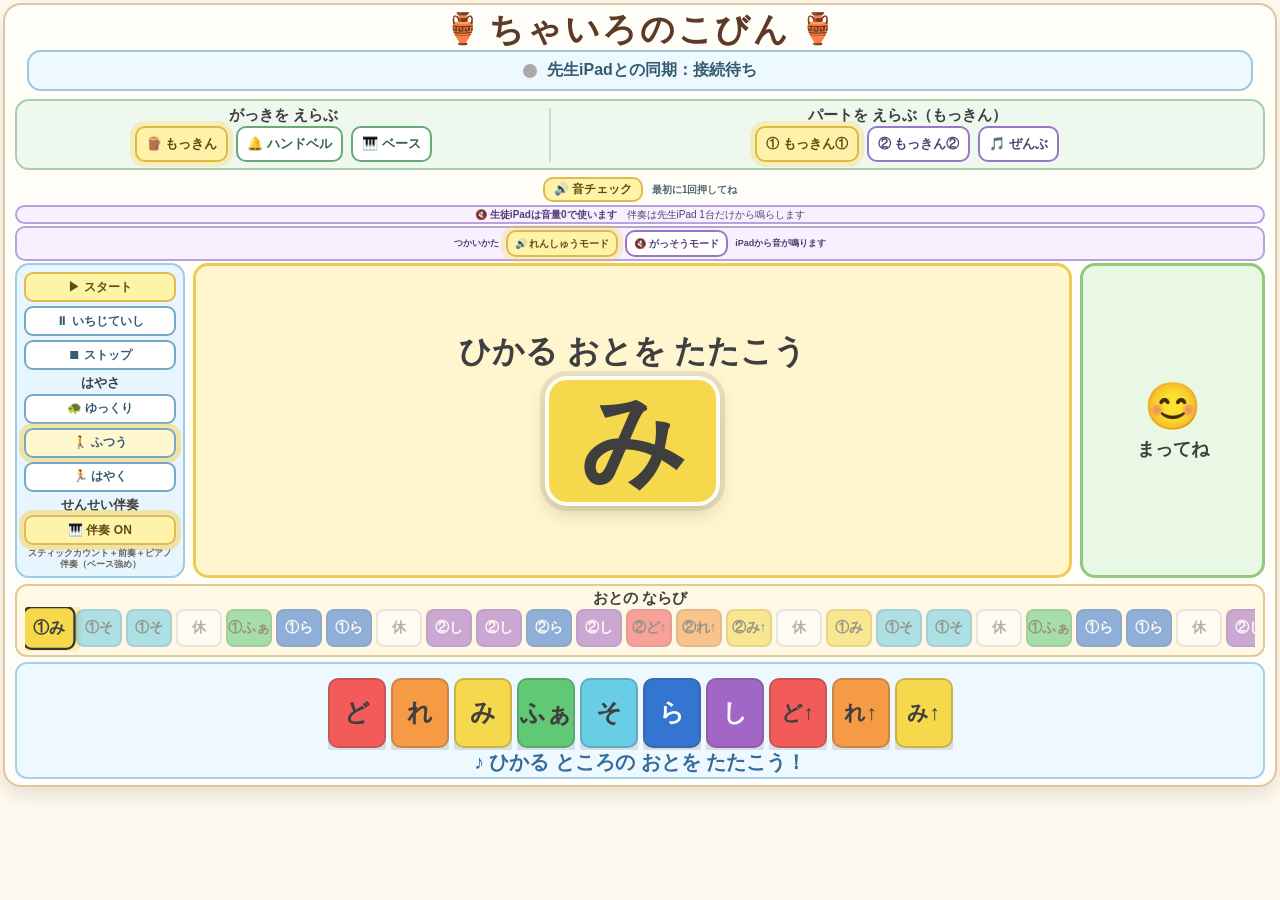
==== index.html @ a007c10b "前奏同期修正 v8" ====
<!DOCTYPE html>
<html lang="ja">
<head>
  <meta charset="UTF-8">
  <meta name="viewport" content="width=device-width, initial-scale=1.0">
  <title>ちゃいろのこびん 合奏教材</title>
  <link rel="stylesheet" href="style.css">

  <link rel="manifest" href="manifest.json">
  <meta name="theme-color" content="#fffaf0">
  <meta name="apple-mobile-web-app-capable" content="yes">
  <meta name="apple-mobile-web-app-status-bar-style" content="default">
  <meta name="apple-mobile-web-app-title" content="ちゃいろのこびん">
  <link rel="apple-touch-icon" href="icon-192.png">

</head>
<body>
  <main class="app">
    <header class="title-area">
      <span class="bottle">🏺</span>
      <h1>ちゃいろのこびん</h1>
      <span class="bottle">🏺</span>
    </header>

    <section class="google-sync-bar" id="googleSyncBar">
      <span id="googleSyncDot" class="google-sync-dot"></span>
      <strong id="googleSyncText">先生iPadとの同期：準備中</strong>
    </section>


    <section class="selection-area">
      <div class="selection-group">
        <p class="mode-title">がっきを えらぶ</p>
        <div class="mode-buttons">
          <button class="instrument-button selected-mode" data-instrument="xylophone">🪵 もっきん</button>
          <button class="instrument-button" data-instrument="bells">🔔 ハンドベル</button>
          <button class="instrument-button" data-instrument="bass">🎹 ベース</button>
        </div>
      </div>
      <div class="selection-divider"></div>
      <div class="selection-group">
        <p id="partSelectionTitle" class="mode-title">パートを えらぶ（もっきん）</p>
        <div id="xylophoneModeButtons" class="mode-buttons">
          <button class="part-button selected-mode" data-mode="part1">① もっきん①</button>
          <button class="part-button" data-mode="part2">② もっきん②</button>
          <button class="part-button" data-mode="all">🎵 ぜんぶ</button>
        </div>
        <div id="bellModeButtons" class="mode-buttons hidden">
          <button class="part-button" data-mode="part1">① ベル①</button>
          <button class="part-button" data-mode="part2">② ベル②</button>
          <button class="part-button" data-mode="part3">③ ベル③</button>
          <button class="part-button" data-mode="all">🎵 ぜんぶ</button>
        </div>
        <div id="bassModeButtons" class="mode-buttons hidden">
          <button class="part-button selected-mode" data-mode="bass">⑥ ベース</button>
        </div>
        <p id="modeMessage" class="mode-message"></p>
      </div>
    </section>

    
    <section class="sound-check-area">
      <button id="soundCheckButton" class="sound-check-button" type="button">🔊 音チェック</button>
      <span id="soundCheckStatus">最初に1回押してね</span>
    </section>

    
    <section class="student-audio-notice">
      <strong>🔇 生徒iPadは音量0で使います</strong>
      <span>伴奏は先生iPad 1台だけから鳴らします</span>
    </section>

    
    <section class="lesson-mode-area">
      <span class="lesson-mode-label">つかいかた</span>
      <button id="practiceModeButton" class="lesson-mode-button selected-mode" type="button">🔊 れんしゅうモード</button>
      <button id="ensembleModeButton" class="lesson-mode-button" type="button">🔇 がっそうモード</button>
      <span id="lessonModeStatus">iPadから音が鳴ります</span>
    </section>

    <section class="main-panel">
      <div class="controls">
        <button id="startButton" class="start-button">▶ スタート</button>
        <button id="pauseButton">⏸ いちじていし</button>
        <button id="stopButton">⏹ ストップ</button>

        <p class="control-title">はやさ</p>
        <button class="speed-button" data-speed="1050">🐢 ゆっくり</button>
        <button class="speed-button selected" data-speed="700">🚶 ふつう</button>
        <button class="speed-button" data-speed="500">🏃 はやく</button>
        <p class="control-title">せんせい伴奏</p>
        <button id="accompanimentButton" class="accompaniment-button selected">🎹 伴奏 ON</button>
        <p id="accompanimentStatus" class="accompaniment-status">スティックカウント＋前奏＋ピアノ伴奏（ベース強め）</p>
      </div>

      <div class="note-area">
        <p id="actionMessage" class="small-message">ひかる おとを たたこう</p>
        <div id="currentNote" class="current-note note-mi">み</div>
      </div>

      <div id="waitingArea" class="waiting-area">
        <div class="face">😊</div>
        <p id="waitingText">まってね</p>
      </div>
    </section>

    <section class="melody-area">
      <p class="section-title">おとの ならび</p>
      <div id="melody" class="melody"></div>
    </section>

    
    <section id="colorInstrumentArea" class="xylophone-area">
      <p id="keyAreaTitle" class="section-title">もっきんを たたく ところ</p>

      <div id="xylophoneKeys" class="single-key-row">
        <div class="xylophone-key key-do" data-note="ど">ど</div>
        <div class="xylophone-key key-re" data-note="れ">れ</div>
        <div class="xylophone-key key-mi" data-note="み">み</div>
        <div class="xylophone-key key-fa" data-note="ふぁ">ふぁ</div>
        <div class="xylophone-key key-so" data-note="そ">そ</div>
        <div class="xylophone-key key-la" data-note="ら">ら</div>
        <div class="xylophone-key key-si" data-note="し">し</div>
        <div class="xylophone-key key-do high-inline" data-note="ど↑">ど↑</div>
        <div class="xylophone-key key-re high-inline" data-note="れ↑">れ↑</div>
        <div class="xylophone-key key-mi high-inline" data-note="み↑">み↑</div>
      </div>

      <div id="bellKeys" class="single-key-row hidden">
        <div class="xylophone-key key-mi bell-key" data-note="み">み</div>
        <div class="xylophone-key key-fa bell-key" data-note="ふぁ">ふぁ</div>
        <div class="xylophone-key key-so bell-key" data-note="そ">そ</div>
        <div class="xylophone-key key-la bell-key" data-note="ら">ら</div>
        <div class="xylophone-key key-si bell-key" data-note="し">し</div>
        <div class="xylophone-key key-do bell-key" data-note="ど↑">ど↑</div>
      </div>

      <p id="bottomMessage" class="bottom-message">♪ ひかる ところの おとを たたこう！</p>
    </section>

    <section id="bassKeyboardArea" class="bass-area hidden">
      <p class="section-title">ベースで ひく けんばん</p>
      <div class="piano">
        <div class="white-key" data-bass-note="ど">ど</div>
        <div class="white-key" data-bass-note="れ">れ</div>
        <div class="white-key" data-bass-note="み">み</div>
        <div class="piano-key-group">
          <div class="white-key" data-bass-note="ふぁ">ふぁ</div>
          <div class="black-key" data-bass-note="ふぁ♯">ふぁ♯</div>
        </div>
        <div class="white-key" data-bass-note="そ">そ</div>
      </div>
      <p class="bottom-message">🎹 ひかる けんばんを ひこう！</p>
    </section>
  </main>

  <script src="google-sync-config.js?v=8"></script>
  <script src="google-sync.js?v=8"></script>
  <script src="songs/chairo-data.js?v=8"></script>
<script src="script.js?v=8"></script>


</body>
</html>
---- style.css ----
* { box-sizing: border-box; }

body {
  margin: 0;
  padding: 20px;
  background: #fffaf0;
  color: #3f3f3f;
  font-family: "Hiragino Maru Gothic ProN", "Hiragino Sans", "Yu Gothic", sans-serif;
}

button { font-family: inherit; }

.app {
  width: min(1100px, 100%);
  margin: 0 auto;
  padding: 24px;
  background: #fffdf8;
  border: 5px solid #dfc69c;
  border-radius: 32px;
  box-shadow: 0 8px 20px rgba(90, 65, 35, 0.15);
}

.title-area {
  display: flex;
  align-items: center;
  justify-content: center;
  gap: 18px;
  margin-bottom: 18px;
}

.title-area h1 {
  margin: 0;
  color: #5d3a25;
  font-size: clamp(34px, 5vw, 58px);
  letter-spacing: 0.08em;
}

.bottle { font-size: clamp(38px, 5vw, 60px); }

.instrument-area, .mode-area {
  margin-bottom: 18px;
  padding: 16px;
  border-radius: 24px;
}

.instrument-area {
  background: #eaf7ee;
  border: 4px solid #92c99e;
}

.mode-area {
  background: #f4efff;
  border: 4px solid #b9a0df;
}

.mode-title {
  margin: 0 0 12px;
  text-align: center;
  font-size: 23px;
  font-weight: bold;
}

.mode-buttons {
  display: flex;
  justify-content: center;
  flex-wrap: wrap;
  gap: 12px;
}

.instrument-button, .part-button {
  min-height: 56px;
  padding: 10px 22px;
  background: white;
  border: 4px solid #9877c4;
  border-radius: 18px;
  color: #553d75;
  font-size: 20px;
  font-weight: bold;
  cursor: pointer;
}

.instrument-button { border-color: #69a978; color: #356540; }

.instrument-button:active, .part-button:active { transform: scale(0.97); }

.selected-mode {
  background: #fff2a8;
  border-color: #e2b83f;
  color: #5c4913;
  box-shadow: 0 0 0 5px rgba(255, 202, 42, 0.25);
}

.mode-message {
  margin: 14px 0 0;
  text-align: center;
  color: #615274;
  font-size: 19px;
  font-weight: bold;
}

.hidden { display: none; }

.main-panel {
  display: grid;
  grid-template-columns: 230px 1fr 220px;
  gap: 22px;
}

.controls, .note-area, .waiting-area, .melody-area, .xylophone-area {
  border-radius: 24px;
}

.controls {
  display: flex;
  flex-direction: column;
  gap: 12px;
  padding: 18px;
  background: #e7f5ff;
  border: 4px solid #9bcce8;
}

.controls button {
  min-height: 54px;
  padding: 10px;
  background: white;
  border: 3px solid #76a9c7;
  border-radius: 16px;
  color: #385b70;
  font-size: 19px;
  font-weight: bold;
  cursor: pointer;
}

.controls .start-button {
  background: #fff3a9;
  border-color: #e0b94f;
  color: #624d11;
}

.controls .selected {
  background: #fff7ce;
  outline: 5px solid rgba(255, 193, 7, 0.35);
}

.control-title {
  margin: 8px 0 0;
  text-align: center;
  font-size: 21px;
  font-weight: bold;
}

.note-area {
  min-height: 330px;
  display: flex;
  flex-direction: column;
  align-items: center;
  justify-content: center;
  background: #fff6cf;
  border: 5px solid #edcc51;
}

.small-message {
  margin: 0 0 10px;
  text-align: center;
  font-size: clamp(20px, 2.5vw, 30px);
  font-weight: bold;
}

.current-note {
  min-width: 210px;
  padding: 18px 35px;
  border: 6px solid rgba(255,255,255,.95);
  border-radius: 35px;
  text-align: center;
  font-size: clamp(90px, 14vw, 175px);
  font-weight: bold;
  line-height: 1;
  box-shadow: 0 0 0 5px rgba(80,80,80,.12), 0 8px 18px rgba(80,60,20,.18);
  transition: transform .2s, filter .2s;
}

.current-note.flash { transform: scale(1.1); filter: brightness(1.1); }

.waiting-area {
  min-height: 330px;
  display: flex;
  flex-direction: column;
  align-items: center;
  justify-content: center;
  background: #e9f8e4;
  border: 5px solid #91c87c;
}

.waiting-area.playing {
  background: #fff1bf;
  border-color: #efbd4c;
}

.face { font-size: 82px; }

.waiting-area p {
  margin: 12px 0 0;
  padding: 0 10px;
  text-align: center;
  font-size: 29px;
  font-weight: bold;
}

.melody-area {
  margin-top: 22px;
  padding: 18px;
  background: #fff8e4;
  border: 4px solid #e3c995;
}

.section-title {
  margin: 0 0 14px;
  text-align: center;
  font-size: 25px;
  font-weight: bold;
}

.melody {
  display: flex;
  gap: 10px;
  overflow-x: auto;
  padding: 10px 4px 18px;
}

.melody-note {
  flex: 0 0 76px;
  height: 72px;
  display: flex;
  align-items: center;
  justify-content: center;
  border: 4px solid rgba(50,50,50,.2);
  border-radius: 18px;
  font-size: 25px;
  font-weight: bold;
  opacity: .55;
  transition: transform .2s, opacity .2s;
}

.melody-note.current {
  opacity: 1;
  transform: scale(1.16);
  border-color: #343434;
  box-shadow: 0 0 0 5px rgba(255,210,60,.35);
}

.melody-note.finished { opacity: .25; }

.rest-note { background: white; color: #777; }

.xylophone-area {
  margin-top: 22px;
  padding: 20px;
  background: #edf8ff;
  border: 4px solid #a8d1e9;
}

.high-label {
  margin: 5px 0 4px;
  text-align: center;
  font-size: 20px;
  font-weight: bold;
}

.high-xylophone, .xylophone {
  display: flex;
  justify-content: center;
  gap: 9px;
  padding: 12px 5px;
  overflow-x: auto;
}

.xylophone { min-height: 250px; align-items: center; }

.xylophone-key {
  width: 105px;
  display: flex;
  align-items: flex-end;
  justify-content: center;
  padding: 0 5px 18px;
  border: 5px solid rgba(70,70,70,.25);
  border-radius: 18px;
  text-align: center;
  font-size: clamp(20px, 2.6vw, 31px);
  font-weight: bold;
  box-shadow: 0 8px 0 rgba(80,80,80,.15);
  transition: transform .2s, filter .2s;
}

.high-key { width: 90px; height: 105px; padding-bottom: 12px; font-size: 23px; }

.xylophone-key.active {
  transform: translateY(-16px) scale(1.08);
  filter: brightness(1.2);
  border-color: white;
  box-shadow: 0 0 0 6px #343434, 0 0 25px rgba(255,215,70,.9);
}

.key-do { height: 220px; background: #f35b5b; }
.key-re { height: 205px; background: #f59b45; }
.key-mi { height: 190px; background: #f5d84c; }
.key-fa { height: 175px; background: #61c875; }
.key-so { height: 160px; background: #69cde6; }
.key-la { height: 145px; background: #3475d1; color: white; }
.key-si { height: 130px; background: #a266c7; color: white; }

.high-key.key-do, .high-key.key-re, .high-key.key-mi { height: 105px; }

.note-do { background: #f35b5b; }
.note-re { background: #f59b45; }
.note-mi { background: #f5d84c; }
.note-fa { background: #61c875; }
.note-fs { background: #347a43; color: white; }
.note-so { background: #69cde6; }
.note-la { background: #3475d1; color: white; }
.note-si { background: #a266c7; color: white; }

.bottom-message {
  margin: 10px 0 0;
  text-align: center;
  color: #346c9b;
  font-size: clamp(22px, 3vw, 34px);
  font-weight: bold;
}


.bass-area {
  margin-top: 22px;
  padding: 20px;
  background: #f3f1ed;
  border: 4px solid #aaa39a;
  border-radius: 24px;
}

.piano {
  min-height: 280px;
  display: flex;
  align-items: flex-start;
  justify-content: center;
  gap: 8px;
  padding: 25px 10px;
  overflow-x: auto;
}

.white-key {
  width: 120px;
  height: 240px;
  flex: 0 0 120px;
  display: flex;
  align-items: flex-end;
  justify-content: center;
  padding-bottom: 20px;
  background: white;
  border: 5px solid #444;
  border-radius: 0 0 18px 18px;
  font-size: 31px;
  font-weight: bold;
  transition: .2s;
}

.piano-key-group {
  position: relative;
  width: 120px;
  height: 240px;
  flex: 0 0 120px;
}

.piano-key-group .white-key {
  position: absolute;
  inset: 0;
}

.black-key {
  position: absolute;
  z-index: 2;
  width: 72px;
  height: 145px;
  right: -40px;
  top: 0;
  display: flex;
  align-items: flex-end;
  justify-content: center;
  padding-bottom: 14px;
  background: #333;
  color: white;
  border: 4px solid #111;
  border-radius: 0 0 12px 12px;
  font-size: 20px;
  font-weight: bold;
  transition: .2s;
}

.white-key.active-bass,
.black-key.active-bass {
  transform: translateY(-12px) scale(1.06);
  filter: brightness(1.2);
  box-shadow: 0 0 0 7px #ffd84c, 0 0 28px rgba(255,215,70,.9);
}

@media (max-width: 850px) {
  body { padding: 8px; }
  .app { padding: 14px; }
  .mode-buttons { flex-direction: column; }
  .main-panel { grid-template-columns: 1fr; }
  .controls { display: grid; grid-template-columns: repeat(2, 1fr); }
  .control-title { grid-column: 1 / -1; }
  .waiting-area { display: none; }
  .piano { justify-content: flex-start; }
}

.controls .accompaniment-button { background:#fff3a9; border-color:#e0b94f; color:#624d11; }
.controls .accompaniment-button.off { background:white; border-color:#aaa; color:#666; outline:none; }
.accompaniment-status { margin:-5px 0 4px; text-align:center; font-size:14px; font-weight:bold; color:#6b6257; }

.timbre-buttons {
  display: grid;
  grid-template-columns: 1fr 1fr;
  gap: 8px;
}
.controls .timbre-button {
  min-height: 48px;
  padding: 7px 5px;
  background: white;
  border: 3px solid #9aa7b0;
  border-radius: 14px;
  color: #48545c;
  font-size: 15px;
  font-weight: bold;
}
.controls .timbre-button.selected-timbre {
  background: #fff3a9;
  border-color: #e0b94f;
  color: #624d11;
  outline: 4px solid rgba(255,193,7,.25);
}

.instrument-hidden { display:none !important; }

.selection-area{
 display:grid;grid-template-columns:1fr 2px 1.35fr;align-items:center;gap:14px;
 margin-bottom:10px;padding:10px 14px;background:#eef8ee;border:3px solid #a8cfa8;border-radius:18px
}
.selection-divider{width:2px;height:70px;background:#c8ddc4}
.selection-area .mode-title{margin:0 0 7px;font-size:18px}
.selection-area .mode-buttons{flex-wrap:nowrap;gap:8px}
.selection-area .instrument-button,.selection-area .part-button{
 min-height:44px;padding:7px 12px;border-width:2px;border-radius:12px;font-size:16px;white-space:nowrap
}
.selection-area .mode-message{display:none}

@media (orientation:landscape) and (min-width:850px){
 body{padding:6px}
 .app{width:min(1500px,100%);padding:10px 14px;border-width:3px;border-radius:22px}
 .title-area{margin-bottom:8px}
 .title-area h1{font-size:42px}
 .bottle{font-size:40px}
 .main-panel{grid-template-columns:185px minmax(0,1fr) 210px;gap:12px}
 .controls{gap:7px;padding:10px}
 .controls button{min-height:38px;padding:5px;font-size:15px}
 .control-title{margin:3px 0 0;font-size:16px}
 .accompaniment-status{font-size:11px;line-height:1.25}
 .note-area,.waiting-area{min-height:255px}
 .small-message{font-size:20px}
 .current-note{min-width:130px;padding:8px 22px;font-size:76px}
 .face{font-size:56px}.waiting-area p{font-size:22px}
 .melody-area{margin-top:10px;padding:7px 10px}
 .section-title{margin-bottom:4px;font-size:18px}
 .melody{gap:6px;padding:3px 2px 7px}
 .melody-note{flex-basis:55px;height:48px;font-size:17px;border-width:2px;border-radius:10px}
 .xylophone-area,.bass-area{margin-top:10px;padding:8px 12px}
 .high-label{font-size:14px;margin:0}
 .high-xylophone,.xylophone{gap:7px;padding:3px}
 .xylophone{min-height:125px;align-items:flex-end}
 .xylophone-key{width:68px;padding:0 3px 8px;border-width:3px;border-radius:12px;font-size:20px}
 .high-key{width:58px;height:52px!important;padding-bottom:5px;font-size:16px}
 .key-do{height:105px}.key-re{height:98px}.key-mi{height:91px}.key-fa{height:84px}
 .key-so{height:77px}.key-la{height:70px}.key-si{height:63px}
 .bottom-message{margin-top:4px;font-size:18px}
 .piano{min-height:0;padding:5px;gap:0}
 .white-key{width:76px;height:112px;flex-basis:76px;padding-bottom:8px;border-width:3px;font-size:19px}
 .piano-key-group{width:76px;height:112px;flex-basis:76px}
 .black-key{width:46px;height:70px;right:-24px;padding-bottom:5px;border-width:2px;font-size:13px}
}


/* ===== 鍵盤を1列に統一 ===== */
.single-key-row {
  display: flex;
  justify-content: center;
  align-items: flex-end;
  gap: 7px;
  padding: 8px 4px;
  overflow-x: auto;
  scrollbar-width: thin;
}

.single-key-row .xylophone-key {
  width: 68px;
  height: 92px !important;
  flex: 0 0 68px;
  align-items: center;
  justify-content: center;
  padding: 0;
  border-width: 3px;
  border-radius: 12px;
  font-size: 20px;
}

.single-key-row .high-inline {
  height: 92px !important;
}

.single-key-row .bell-key {
  width: 78px;
  height: 92px !important;
  flex-basis: 78px;
}

@media (orientation: landscape) and (min-width: 850px) {
  .xylophone-area {
    padding-top: 8px;
    padding-bottom: 8px;
  }

  .single-key-row {
    flex-wrap: nowrap;
    overflow-x: auto;
  }
}

@media (max-width: 1100px) and (orientation: landscape) {
  .single-key-row .xylophone-key {
    width: 58px;
    flex-basis: 58px;
    font-size: 18px;
  }

  .single-key-row .bell-key {
    width: 68px;
    flex-basis: 68px;
  }
}


/* 楽器切替：選んでいない鍵盤列は必ず非表示 */
.single-key-row.hidden {
  display: none !important;
}


/* ===== 「ひかる ところの おとを たたこう！」を大きく、余白を少なく ===== */
.xylophone-area,
.bass-area {
  padding-top: 6px !important;
  padding-bottom: 6px !important;
}

.single-key-row {
  padding-top: 4px !important;
  padding-bottom: 4px !important;
}

.bottom-message {
  margin: 2px 0 0 !important;
  padding: 4px 8px !important;
  font-size: clamp(26px, 2.7vw, 34px) !important;
  line-height: 1.1 !important;
  font-weight: 800 !important;
}

@media (orientation: landscape) and (min-width: 850px) {
  .bottom-message {
    font-size: 30px !important;
  }
}


/* ===== 音階（ど・れ・み…）を大きく見やすく ===== */
.single-key-row .xylophone-key {
  font-size: 30px !important;
  font-weight: 800 !important;
  line-height: 1 !important;
}

.single-key-row .high-inline {
  font-size: 27px !important;
}

.single-key-row .bell-key {
  font-size: 30px !important;
  font-weight: 800 !important;
}

/* ベース鍵盤の音名も少し大きく */
.white-key {
  font-size: 25px !important;
  font-weight: 800 !important;
}

.black-key {
  font-size: 17px !important;
  font-weight: 800 !important;
}

@media (max-width: 1100px) and (orientation: landscape) {
  .single-key-row .xylophone-key {
    font-size: 26px !important;
  }

  .single-key-row .high-inline {
    font-size: 23px !important;
  }

  .single-key-row .bell-key {
    font-size: 26px !important;
  }

  .white-key {
    font-size: 22px !important;
  }

  .black-key {
    font-size: 15px !important;
  }
}


/* ===== 中央の案内文字を大きくする（余白は維持） ===== */
.note-area .small-message {
  font-size: clamp(30px, 3.4vw, 46px) !important;
  line-height: 1.15 !important;
  font-weight: 800 !important;
  margin-bottom: 12px !important;
}

/* 大きな現在音も少しだけ拡大 */
.note-area .current-note {
  font-size: clamp(92px, 9vw, 138px) !important;
  min-width: 190px !important;
  padding: 14px 34px !important;
}

/* iPad横向きでは十分大きく見えるよう固定値を強めに */
@media (orientation: landscape) and (min-width: 850px) {
  .note-area .small-message {
    font-size: 38px !important;
  }

  .note-area .current-note {
    font-size: 112px !important;
  }
}


/* ===== 下段鍵盤：見出しを省き、光った時に上が切れないよう調整 ===== */
#colorInstrumentArea #keyAreaTitle {
  display: none !important;
}

#colorInstrumentArea {
  overflow: visible !important;
}

#colorInstrumentArea .single-key-row {
  overflow-x: auto !important;
  overflow-y: visible !important;
  padding-top: 14px !important;
  margin-top: 0 !important;
}

#colorInstrumentArea .xylophone-key {
  overflow: visible !important;
}

/* 光って少し大きくなる時の上側スペースを確保 */
#colorInstrumentArea .xylophone-key.active-key,
#colorInstrumentArea .xylophone-key.active {
  transform-origin: center center !important;
}

@media (orientation: landscape) and (min-width: 850px) {
  #colorInstrumentArea .single-key-row {
    padding-top: 16px !important;
  }
}


/* ===== iPad横向き：実機1画面収まり調整 ===== */
@media (orientation: landscape) and (min-width: 850px) {
  body {
    padding: 3px !important;
  }

  .app {
    width: min(1500px, 100%) !important;
    padding: 6px 10px !important;
    border-width: 2px !important;
    border-radius: 18px !important;
  }

  /* 上部タイトルを少しだけ圧縮 */
  .title-area {
    margin-bottom: 4px !important;
    gap: 8px !important;
  }

  .title-area h1 {
    font-size: 34px !important;
    line-height: 1 !important;
  }

  .bottle {
    font-size: 30px !important;
  }

  /* 楽器・パート選択 */
  .selection-area {
    margin-bottom: 6px !important;
    padding: 6px 10px !important;
    gap: 10px !important;
    border-width: 2px !important;
    border-radius: 14px !important;
  }

  .selection-divider {
    height: 54px !important;
  }

  .selection-area .mode-title {
    margin-bottom: 4px !important;
    font-size: 15px !important;
    line-height: 1 !important;
  }

  .selection-area .instrument-button,
  .selection-area .part-button {
    min-height: 36px !important;
    padding: 4px 9px !important;
    font-size: 13px !important;
    border-width: 2px !important;
    border-radius: 10px !important;
  }

  /* 以前の大きな最小高さを解除 */
  .main-panel {
    min-height: 0 !important;
    grid-template-columns: 170px minmax(0,1fr) 185px !important;
    gap: 8px !important;
  }

  /* 左側操作パネル */
  .controls {
    gap: 4px !important;
    padding: 7px !important;
    border-width: 2px !important;
    border-radius: 14px !important;
  }

  .controls button {
    min-height: 30px !important;
    padding: 3px 5px !important;
    font-size: 12px !important;
    border-width: 2px !important;
    border-radius: 9px !important;
  }

  .control-title {
    margin: 2px 0 0 !important;
    font-size: 13px !important;
    line-height: 1.05 !important;
  }

  .accompaniment-status {
    margin: -1px 0 0 !important;
    font-size: 9px !important;
    line-height: 1.15 !important;
  }

  /* 中央は見やすさを保ち、余白だけ圧縮 */
  .note-area {
    min-height: 0 !important;
    padding: 8px 10px !important;
    border-width: 3px !important;
    border-radius: 15px !important;
    justify-content: center !important;
  }

  .note-area .small-message {
    font-size: 32px !important;
    margin: 0 0 7px !important;
    line-height: 1.05 !important;
  }

  .note-area .current-note {
    font-size: 104px !important;
    min-width: 175px !important;
    padding: 9px 28px !important;
    border-width: 4px !important;
    border-radius: 22px !important;
  }

  .waiting-area {
    min-height: 0 !important;
    padding: 6px !important;
    border-width: 3px !important;
    border-radius: 15px !important;
  }

  .face {
    font-size: 46px !important;
  }

  .waiting-area p {
    margin-top: 4px !important;
    font-size: 18px !important;
  }

  /* おとのならび */
  .melody-area {
    margin-top: 6px !important;
    padding: 4px 8px !important;
    border-width: 2px !important;
    border-radius: 12px !important;
  }

  .section-title {
    margin-bottom: 2px !important;
    font-size: 15px !important;
    line-height: 1 !important;
  }

  .melody {
    gap: 4px !important;
    padding: 2px 1px 4px !important;
  }

  .melody-note {
    flex-basis: 46px !important;
    height: 38px !important;
    font-size: 14px !important;
    border-width: 2px !important;
    border-radius: 8px !important;
  }

  /* 最下部の楽器鍵盤を1画面内へ */
  .xylophone-area,
  .bass-area {
    margin-top: 5px !important;
    padding: 4px 8px !important;
    border-width: 2px !important;
    border-radius: 12px !important;
  }

  #colorInstrumentArea .single-key-row {
    padding-top: 10px !important;
    padding-bottom: 2px !important;
    gap: 5px !important;
  }

  .single-key-row .xylophone-key {
    width: 58px !important;
    height: 70px !important;
    flex-basis: 58px !important;
    font-size: 25px !important;
    border-width: 2px !important;
    border-radius: 10px !important;
  }

  .single-key-row .high-inline {
    font-size: 21px !important;
  }

  .single-key-row .bell-key {
    width: 66px !important;
    height: 70px !important;
    flex-basis: 66px !important;
    font-size: 25px !important;
  }

  .bottom-message {
    margin-top: 1px !important;
    padding: 1px 5px !important;
    font-size: 20px !important;
    line-height: 1 !important;
  }

  .piano {
    padding: 2px !important;
  }

  .white-key {
    width: 68px !important;
    height: 86px !important;
    flex-basis: 68px !important;
    padding-bottom: 5px !important;
    font-size: 20px !important;
    border-width: 2px !important;
  }

  .piano-key-group {
    width: 68px !important;
    height: 86px !important;
    flex-basis: 68px !important;
  }

  .black-key {
    width: 40px !important;
    height: 54px !important;
    right: -21px !important;
    padding-bottom: 3px !important;
    font-size: 13px !important;
    border-width: 2px !important;
  }
}


.sound-check-area {
  display: flex;
  align-items: center;
  justify-content: center;
  gap: 9px;
  margin: 0 0 4px;
  min-height: 34px;
}

.sound-check-button {
  padding: 4px 12px;
  border: 2px solid #e0b94f;
  border-radius: 10px;
  background: #fff3a9;
  color: #624d11;
  font-size: 14px;
  font-weight: 900;
}

.sound-check-button.ready {
  background: #e9f8eb;
  border-color: #65ad72;
  color: #356540;
}

#soundCheckStatus {
  font-size: 11px;
  font-weight: 800;
  color: #506775;
}

@media (orientation: landscape) and (min-width: 850px) {
  .sound-check-area {
    min-height: 27px;
    margin-bottom: 2px;
  }
  .sound-check-button {
    padding: 2px 9px;
    font-size: 12px;
  }
  #soundCheckStatus {
    font-size: 10px;
  }
}


.student-audio-notice {
  display: flex;
  align-items: center;
  justify-content: center;
  gap: 10px;
  margin: 0 0 4px;
  padding: 3px 8px;
  border: 2px solid #b9a0df;
  border-radius: 10px;
  background: #f7f1ff;
  color: #553d75;
  font-size: 12px;
}

.student-audio-notice strong {
  font-weight: 900;
}

@media (orientation: landscape) and (min-width: 850px) {
  .student-audio-notice {
    font-size: 10px;
    line-height: 1.1;
    padding: 2px 6px;
    margin-bottom: 2px;
  }
}


/* ===== 練習 / 合奏モード v2 ===== */
.lesson-mode-area {
  display:flex;
  align-items:center;
  justify-content:center;
  gap:7px;
  margin:0 0 4px;
  padding:3px 7px;
  background:#f7f1ff;
  border:2px solid #b9a0df;
  border-radius:10px;
}
.lesson-mode-label,
#lessonModeStatus {
  font-size:11px;
  font-weight:800;
  color:#553d75;
}
.lesson-mode-button {
  min-height:32px;
  padding:3px 9px;
  border:2px solid #9877c4;
  border-radius:10px;
  background:#fff;
  color:#553d75;
  font-size:12px;
  font-weight:900;
}
.lesson-mode-button.selected-mode {
  background:#fff3a9;
  border-color:#e0b94f;
  color:#624d11;
}
.lesson-mode-button:disabled {
  opacity:.45;
}
@media (orientation:landscape) and (min-width:850px) {
  .lesson-mode-area { margin-bottom:2px; padding:2px 5px; }
  .lesson-mode-button { min-height:27px; font-size:10px; padding:2px 7px; }
  .lesson-mode-label, #lessonModeStatus { font-size:9px; }
}


.lesson-mode-area.mac-audio-mode {
  background: #fff3a9;
  border-color: #e0b94f;
}

.lesson-mode-area.mac-audio-mode #practiceModeButton {
  background: #e9f8eb !important;
  border-color: #65ad72 !important;
  color: #356540 !important;
}

.google-sync-bar{
  margin:0 12px 8px;padding:8px 14px;border:2px solid #9cc7dc;border-radius:14px;
  background:#eef9ff;display:flex;align-items:center;justify-content:center;gap:10px;
  font-weight:800;color:#355b70
}
.google-sync-dot{width:14px;height:14px;border-radius:50%;background:#aaa}
.google-sync-dot.connected{background:#53b76a;box-shadow:0 0 0 4px rgba(83,183,106,.16)}
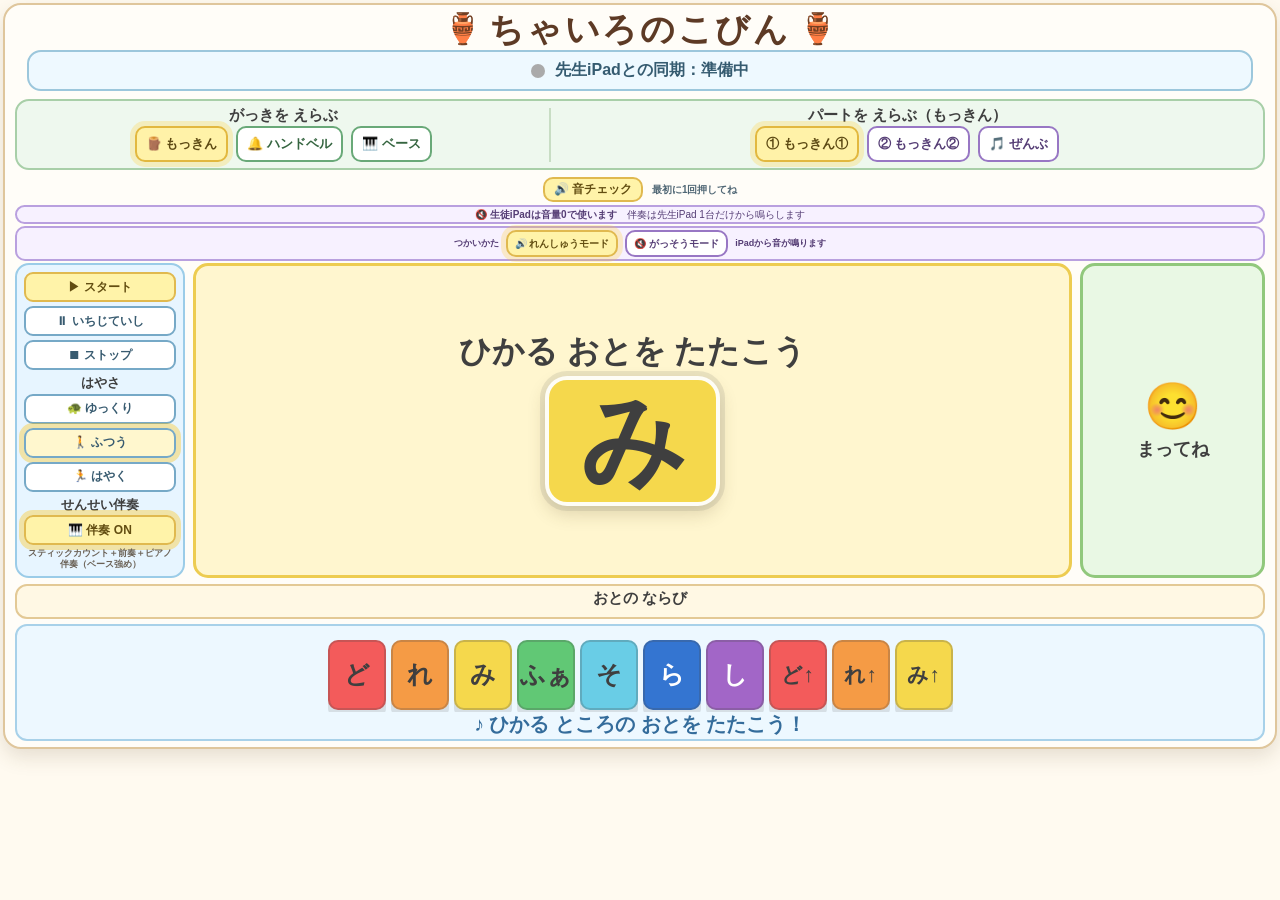
==== commit 68d23030: "生徒スタート前奏修正 v9" ====
--- a/index.html
+++ b/index.html
@@ -154,10 +154,10 @@
     </section>
   </main>
 
-  <script src="google-sync-config.js?v=8"></script>
-  <script src="google-sync.js?v=8"></script>
+  <script src="google-sync-config.js?v=9"></script>
+  <script src="google-sync.js?v=9"></script>
   <script src="songs/chairo-data.js?v=8"></script>
-<script src="script.js?v=8"></script>
+<script src="script.js?v=9"></script>
 
 
 </body>
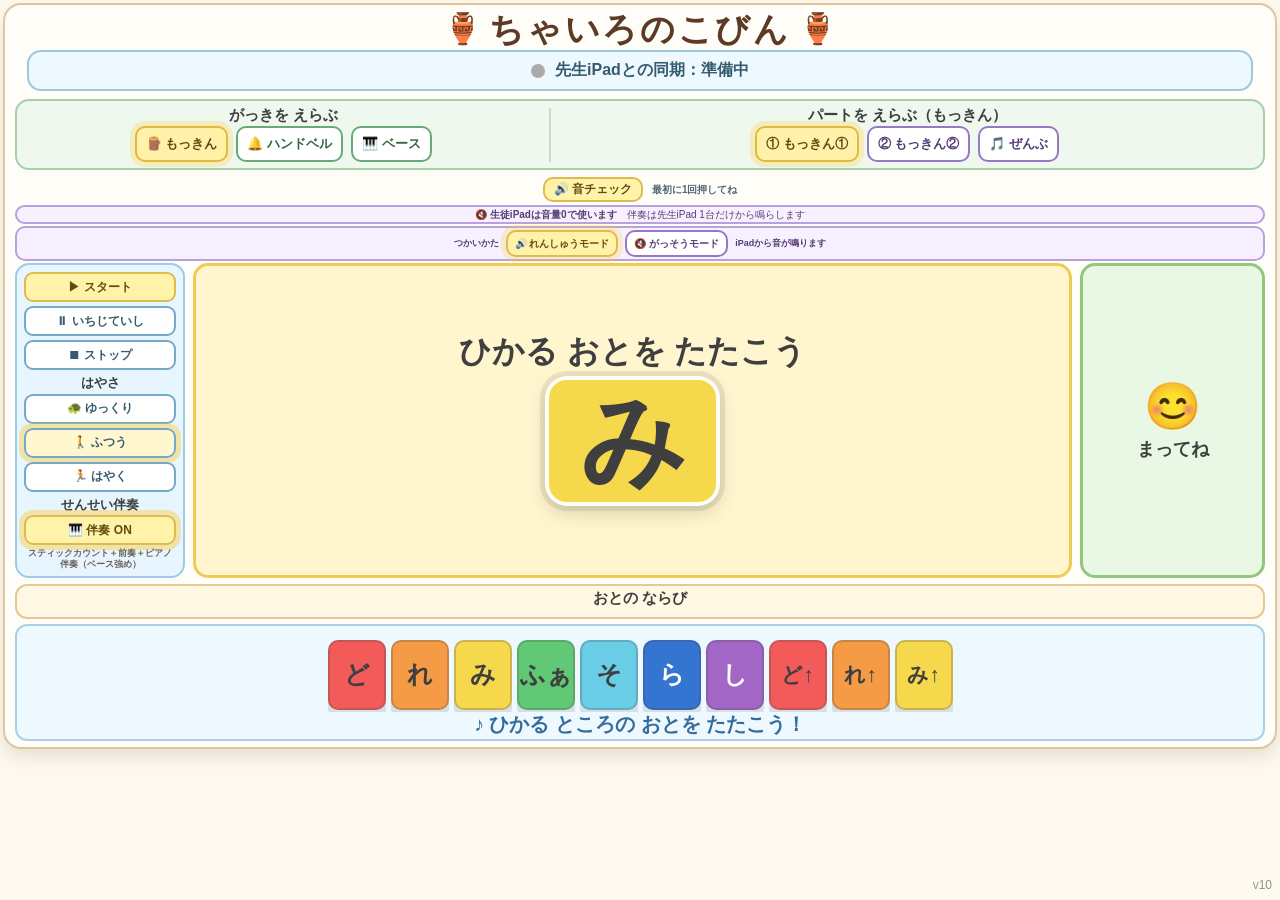
==== commit 7515f60b: "前奏修正 v10" ====
--- a/index.html
+++ b/index.html
@@ -15,6 +15,7 @@
 
 </head>
 <body>
+<div style="position:fixed;right:8px;bottom:8px;font-size:12px;opacity:.55;z-index:9999">v10</div>
   <main class="app">
     <header class="title-area">
       <span class="bottle">🏺</span>
@@ -157,7 +158,7 @@
   <script src="google-sync-config.js?v=9"></script>
   <script src="google-sync.js?v=9"></script>
   <script src="songs/chairo-data.js?v=8"></script>
-<script src="script.js?v=9"></script>
+<script src="script-v10.js"></script>
 
 
 </body>
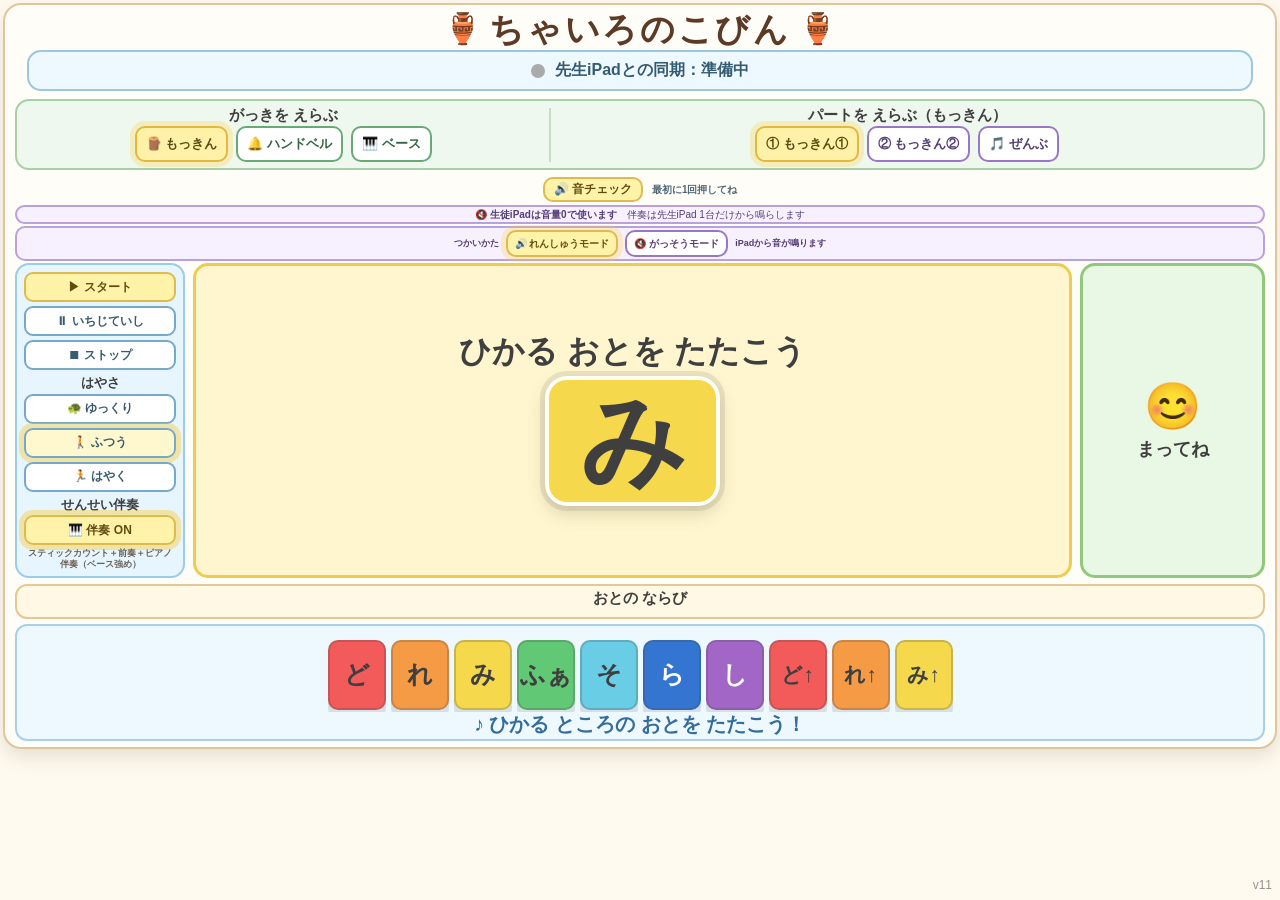
==== commit 1e291287: "本編開始時刻同期 v11" ====
--- a/index.html
+++ b/index.html
@@ -15,7 +15,7 @@
 
 </head>
 <body>
-<div style="position:fixed;right:8px;bottom:8px;font-size:12px;opacity:.55;z-index:9999">v10</div>
+<div style="position:fixed;right:8px;bottom:8px;font-size:12px;opacity:.55;z-index:9999">v11</div>
   <main class="app">
     <header class="title-area">
       <span class="bottle">🏺</span>
@@ -158,7 +158,7 @@
   <script src="google-sync-config.js?v=9"></script>
   <script src="google-sync.js?v=9"></script>
   <script src="songs/chairo-data.js?v=8"></script>
-<script src="script-v10.js"></script>
+<script src="script-v11.js"></script>
 
 
 </body>
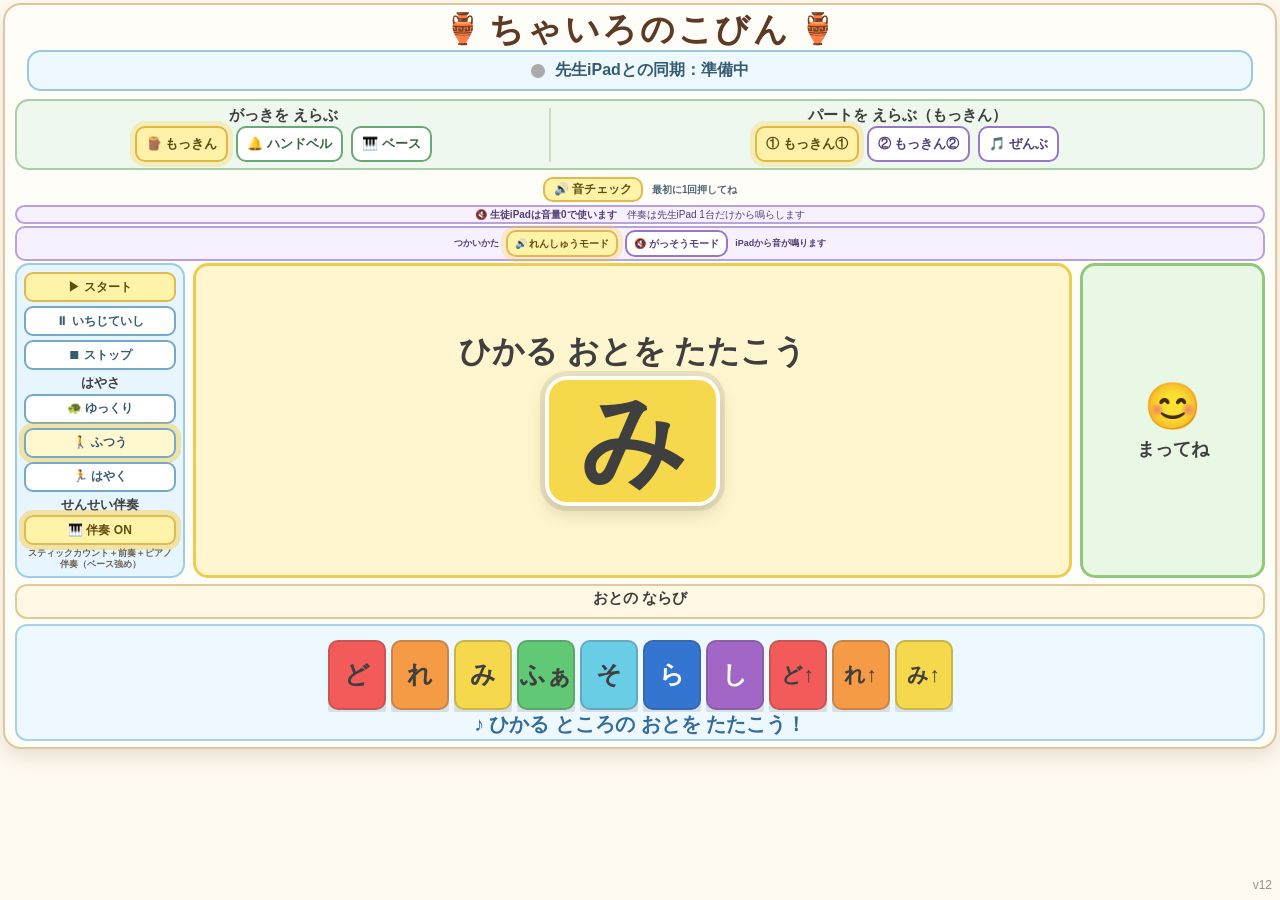
==== commit 326086fb: "先生ボタン修正 v12" ====
--- a/index.html
+++ b/index.html
@@ -15,7 +15,7 @@
 
 </head>
 <body>
-<div style="position:fixed;right:8px;bottom:8px;font-size:12px;opacity:.55;z-index:9999">v11</div>
+<div style="position:fixed;right:8px;bottom:8px;font-size:12px;opacity:.55;z-index:9999">v12</div>
   <main class="app">
     <header class="title-area">
       <span class="bottle">🏺</span>
@@ -158,7 +158,7 @@
   <script src="google-sync-config.js?v=9"></script>
   <script src="google-sync.js?v=9"></script>
   <script src="songs/chairo-data.js?v=8"></script>
-<script src="script-v11.js"></script>
+<script src="script-v12.js"></script>
 
 
 </body>
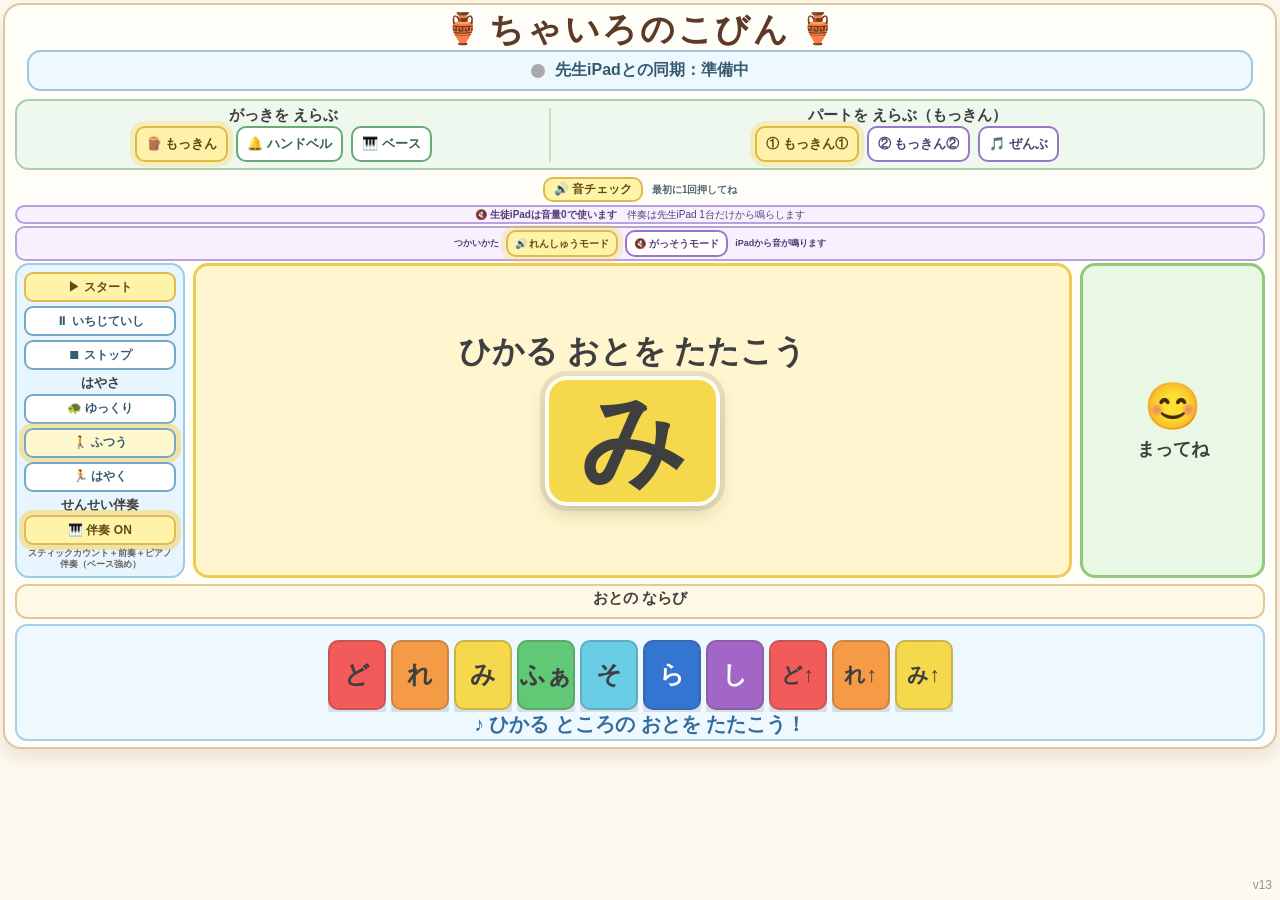
==== commit 63038635: "先生ボタン復旧 v13" ====
--- a/index.html
+++ b/index.html
@@ -15,7 +15,7 @@
 
 </head>
 <body>
-<div style="position:fixed;right:8px;bottom:8px;font-size:12px;opacity:.55;z-index:9999">v12</div>
+<div style="position:fixed;right:8px;bottom:8px;font-size:12px;opacity:.55;z-index:9999">v13</div>
   <main class="app">
     <header class="title-area">
       <span class="bottle">🏺</span>
@@ -158,7 +158,7 @@
   <script src="google-sync-config.js?v=9"></script>
   <script src="google-sync.js?v=9"></script>
   <script src="songs/chairo-data.js?v=8"></script>
-<script src="script-v12.js"></script>
+<script src="script-v10.js"></script>
 
 
 </body>
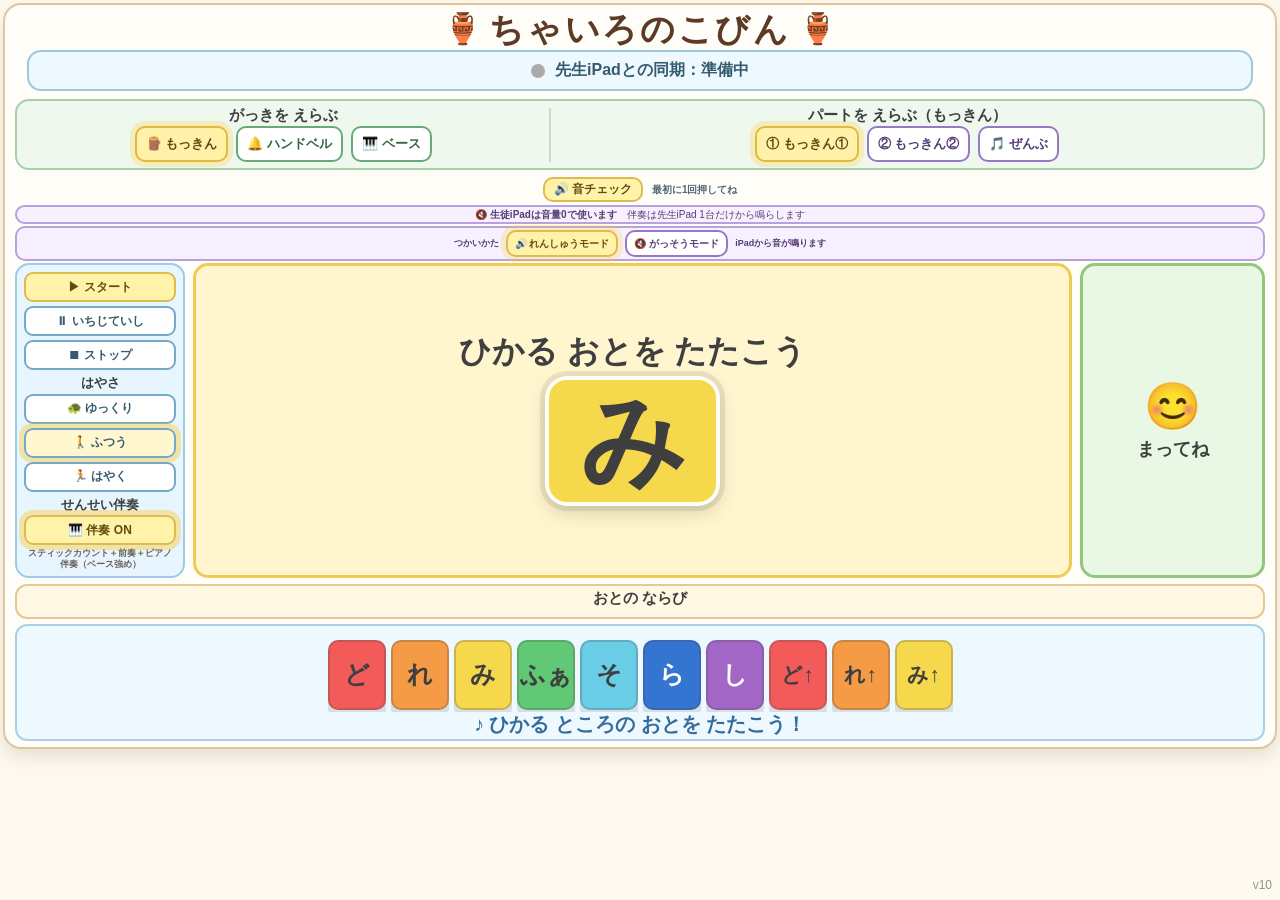
==== commit d26e543a: "v10に戻す" ====
--- a/index.html
+++ b/index.html
@@ -15,7 +15,7 @@
 
 </head>
 <body>
-<div style="position:fixed;right:8px;bottom:8px;font-size:12px;opacity:.55;z-index:9999">v13</div>
+<div style="position:fixed;right:8px;bottom:8px;font-size:12px;opacity:.55;z-index:9999">v10</div>
   <main class="app">
     <header class="title-area">
       <span class="bottle">🏺</span>
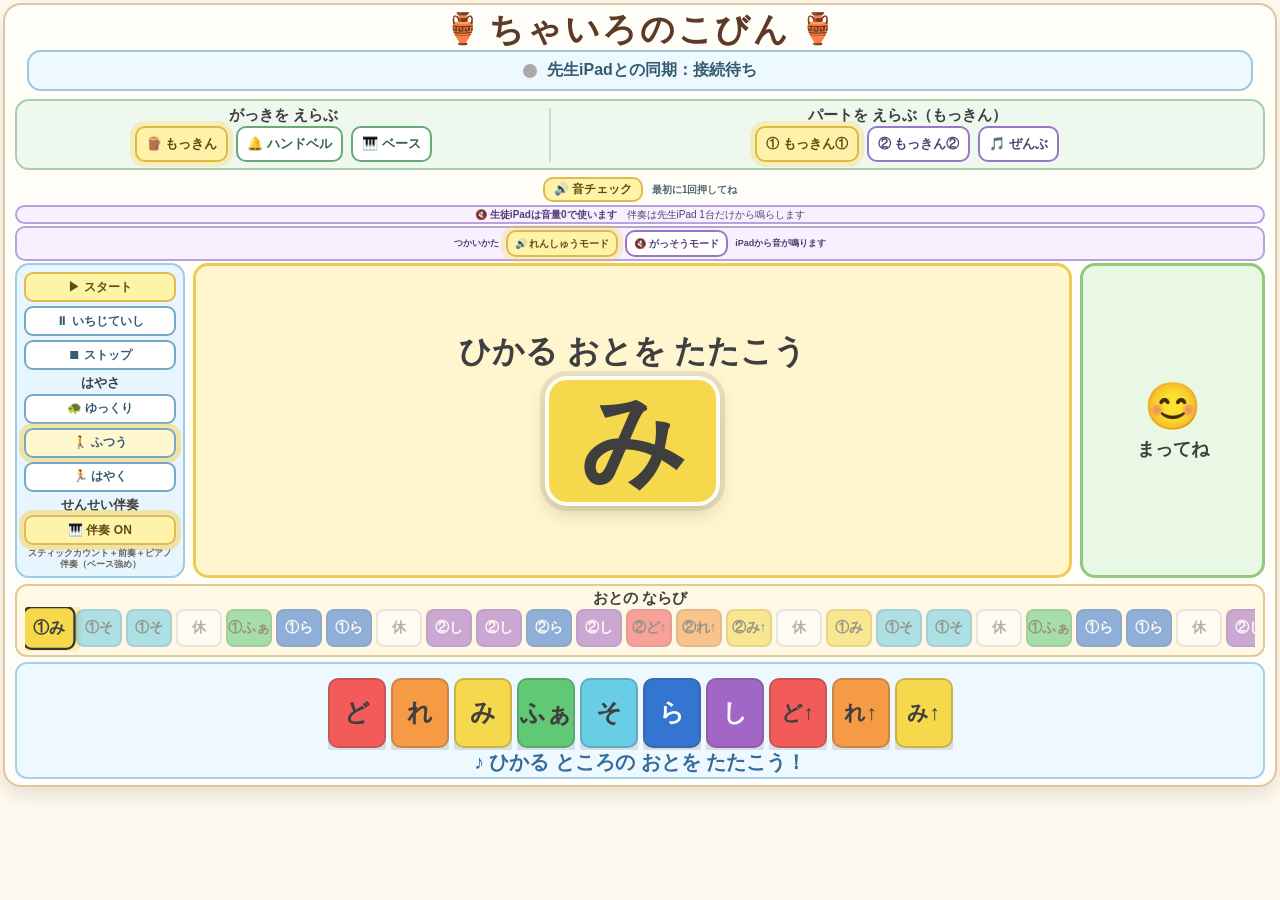
==== commit 9741f84b: "V6修正版" ====
--- a/index.html
+++ b/index.html
@@ -15,7 +15,6 @@
 
 </head>
 <body>
-<div style="position:fixed;right:8px;bottom:8px;font-size:12px;opacity:.55;z-index:9999">v10</div>
   <main class="app">
     <header class="title-area">
       <span class="bottle">🏺</span>
@@ -155,10 +154,10 @@
     </section>
   </main>
 
-  <script src="google-sync-config.js?v=9"></script>
-  <script src="google-sync.js?v=9"></script>
-  <script src="songs/chairo-data.js?v=8"></script>
-<script src="script-v10.js"></script>
+  <script src="google-sync-config.js"></script>
+  <script src="google-sync.js"></script>
+  <script src="songs/chairo-data.js"></script>
+<script src="script.js"></script>
 
 
 </body>
